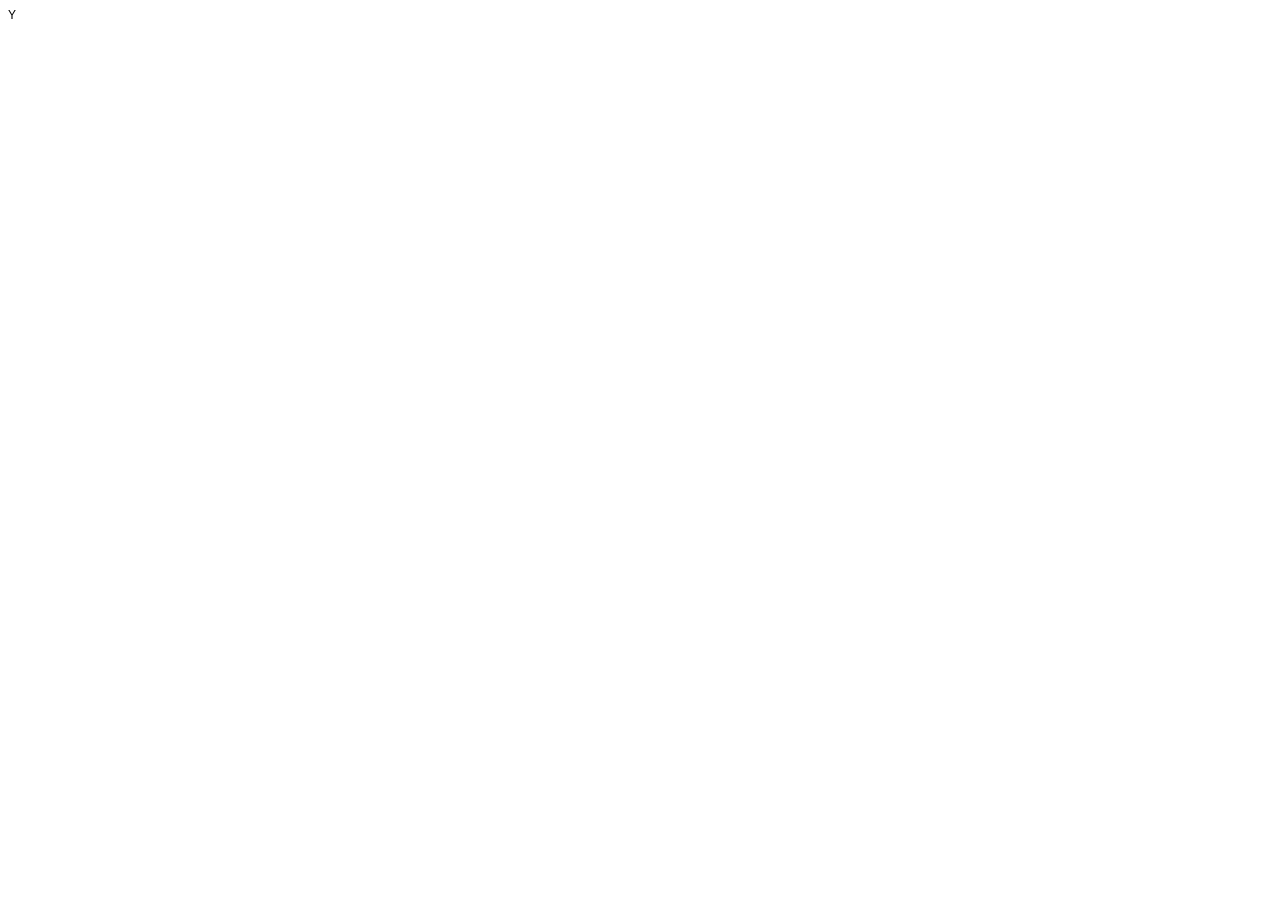
==== index.html @ a297ccbe "Add files via upload" ====
<!DOCTYPE html PUBLIC "-//W3C//DTD HTML 4.01//EN" "http://www.w3.org/TR/html4/strict.dtd">
<html>
<head>
  <meta http-equiv="Content-Type" content="text/html; charset=utf-8">
  <meta http-equiv="Content-Style-Type" content="text/css">
  <title></title>
  <meta name="Generator" content="Cocoa HTML Writer">
  <meta name="CocoaVersion" content="2685.4">
  <style type="text/css">
    p.p1 {margin: 0.0px 0.0px 0.0px 0.0px; font: 12.0px Helvetica}
  </style>
</head>
<body>
<p class="p1">Y</p>
</body>
</html>
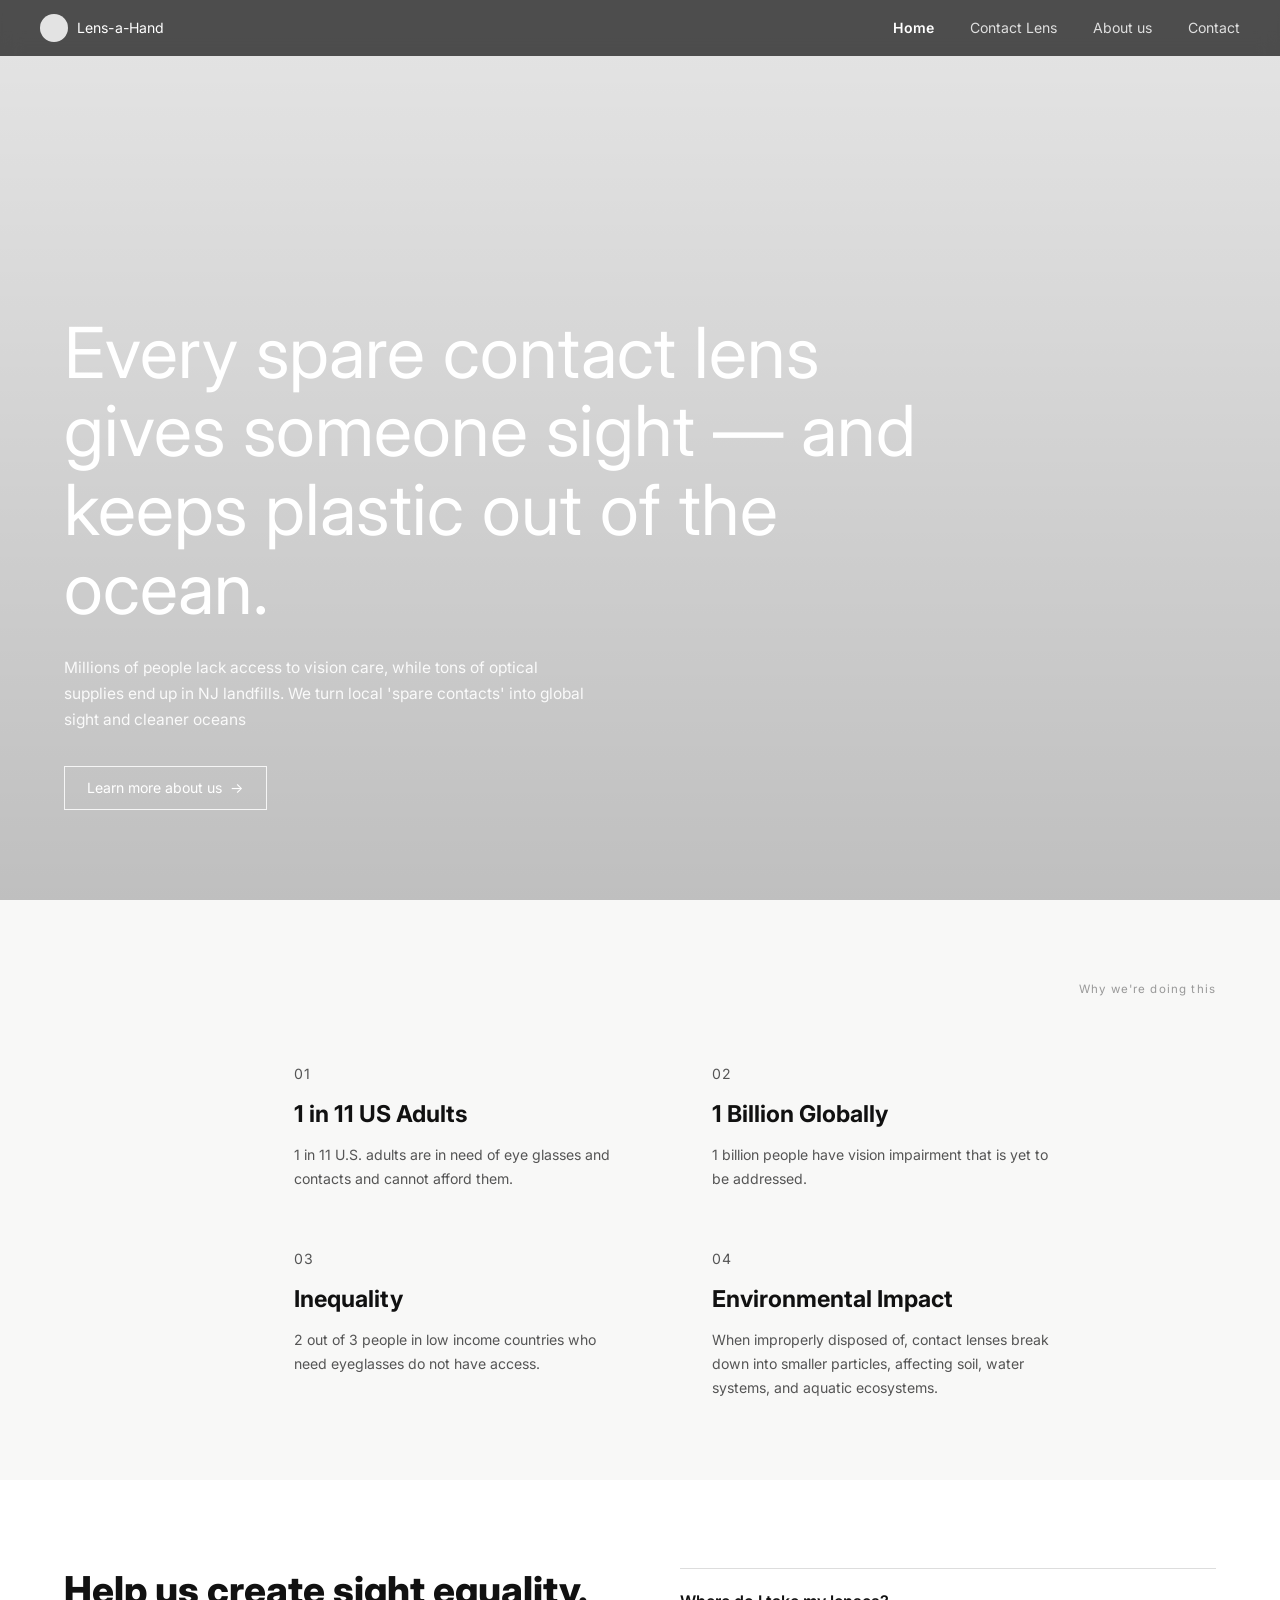
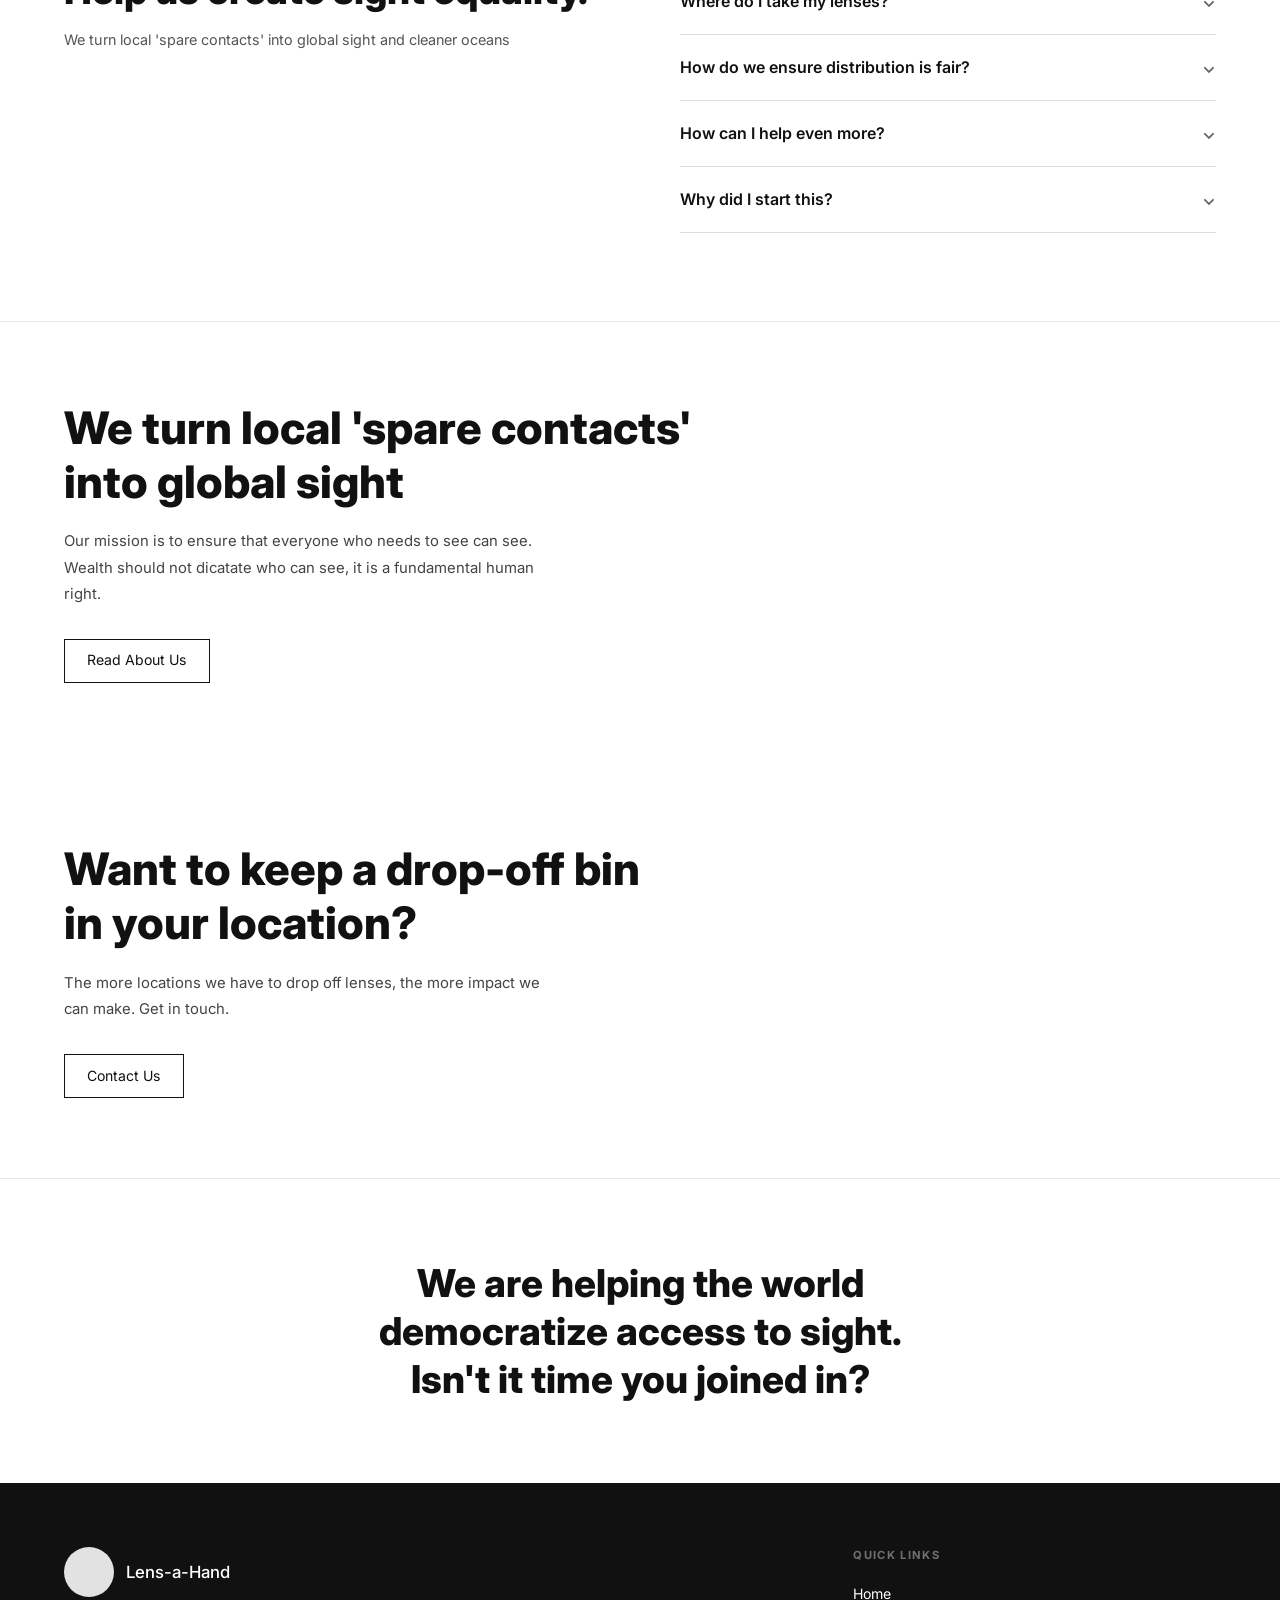
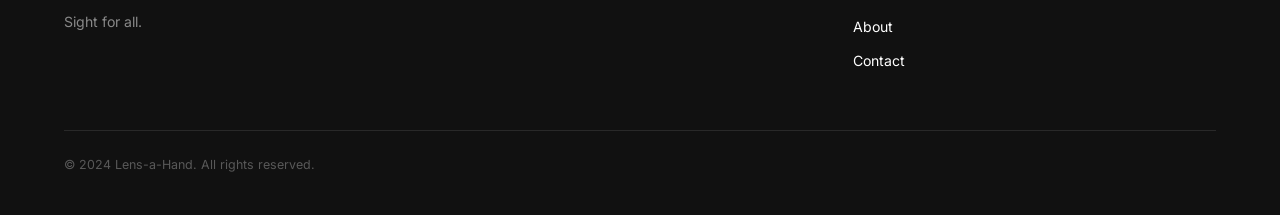
==== commit 24fe1eb7: "Add files via upload" ====
--- a/index.html
+++ b/index.html
@@ -1,16 +1,154 @@
-<!DOCTYPE html PUBLIC "-//W3C//DTD HTML 4.01//EN" "http://www.w3.org/TR/html4/strict.dtd">
-<html>
+<!DOCTYPE html>
+<html lang="en">
 <head>
-  <meta http-equiv="Content-Type" content="text/html; charset=utf-8">
-  <meta http-equiv="Content-Style-Type" content="text/css">
-  <title></title>
-  <meta name="Generator" content="Cocoa HTML Writer">
-  <meta name="CocoaVersion" content="2685.4">
-  <style type="text/css">
-    p.p1 {margin: 0.0px 0.0px 0.0px 0.0px; font: 12.0px Helvetica}
-  </style>
+  <meta charset="UTF-8">
+  <meta name="viewport" content="width=device-width, initial-scale=1.0">
+  <title>Home — Lens-a-Hand</title>
+  <link rel="stylesheet" href="style.css">
 </head>
 <body>
-<p class="p1">Y</p>
+
+  <!-- NAV -->
+  <nav>
+    <a class="nav-logo" href="index.html">
+      <span class="nav-logo-circle"></span>
+      Lens-a-Hand
+    </a>
+    <ul class="nav-links">
+      <li><a href="index.html" class="active">Home</a></li>
+      <li><a href="contact-lens.html">Contact Lens</a></li>
+      <li><a href="about-us.html">About us</a></li>
+      <li><a href="contact.html">Contact</a></li>
+    </ul>
+  </nav>
+
+  <!-- HERO -->
+  <section class="hero">
+    <div class="hero-content">
+      <h1>Every spare contact lens gives someone sight&nbsp;— and keeps plastic out of the ocean.</h1>
+      <p>Millions of people lack access to vision care, while tons of optical supplies end up in NJ landfills. We turn local 'spare contacts' into global sight and cleaner oceans</p>
+      <a class="btn btn-white" href="about-us.html">Learn more about us &nbsp;→</a>
+    </div>
+  </section>
+
+  <!-- STATS -->
+  <section class="stats-section">
+    <p class="stats-header">Why we're doing this</p>
+    <div class="stats-grid">
+
+      <div class="stat-item">
+        <p class="stat-num">01</p>
+        <h3>1 in 11 US Adults</h3>
+        <p>1 in 11 U.S. adults are in need of eye glasses and contacts and cannot afford them.</p>
+      </div>
+
+      <div class="stat-item">
+        <p class="stat-num">02</p>
+        <h3>1 Billion Globally</h3>
+        <p>1 billion people have vision impairment that is yet to be addressed.</p>
+      </div>
+
+      <div class="stat-item">
+        <p class="stat-num">03</p>
+        <h3>Inequality</h3>
+        <p>2 out of 3 people in low income countries who need eyeglasses do not have access.</p>
+      </div>
+
+      <div class="stat-item">
+        <p class="stat-num">04</p>
+        <h3>Environmental Impact</h3>
+        <p>When improperly disposed of, contact lenses break down into smaller particles, affecting soil, water systems, and aquatic ecosystems.</p>
+      </div>
+
+    </div>
+  </section>
+
+  <!-- FAQ / HELP SECTION -->
+  <section class="faq-section">
+    <div class="faq-wrapper">
+
+      <div class="faq-intro">
+        <h2>Help us create sight equality.</h2>
+        <p>We turn local 'spare contacts' into global sight and cleaner oceans</p>
+      </div>
+
+      <div class="faq-list">
+
+        <details>
+          <summary>Where do I take my lenses?</summary>
+          <div class="faq-answer">
+            We have a drop box at Millburn High School, outside the main entrance. 462 Millburn Ave, Millburn, NJ 07041.
+          </div>
+        </details>
+
+        <details>
+          <summary>How do we ensure distribution is fair?</summary>
+          <div class="faq-answer">
+            We work with Bausch + Lomb, they handle distribution, we handle collection in NJ. <a href="contact-lens.html">Learn more.</a>
+          </div>
+        </details>
+
+        <details>
+          <summary>How can I help even more?</summary>
+          <div class="faq-answer">
+            We can always do with more collections, and more people leading collections, <a href="contact.html">get in touch!</a>
+          </div>
+        </details>
+
+        <details>
+          <summary>Why did I start this?</summary>
+          <div class="faq-answer">
+            It seems so unfair that a large portion of the global and US population doesnt have access to clear sight when the technology has been around for over 100 years. We're here to help as much as possible.
+          </div>
+        </details>
+
+      </div>
+    </div>
+  </section>
+
+  <!-- MISSION -->
+  <section class="mission-section">
+    <h2>We turn local 'spare contacts'<br>into global sight</h2>
+    <p>Our mission is to ensure that everyone who needs to see can see. Wealth should not dicatate who can see, it is a fundamental human right.</p>
+    <a class="btn btn-black" href="about-us.html">Read About Us</a>
+  </section>
+
+  <!-- DROP-OFF -->
+  <section class="dropoff-section">
+    <h2>Want to keep a drop-off bin<br>in your location?</h2>
+    <p>The more locations we have to drop off lenses, the more impact we can make. Get in touch.</p>
+    <a class="btn btn-black" href="contact.html">Contact Us</a>
+  </section>
+
+  <!-- CTA BANNER -->
+  <div class="cta-banner">
+    <h2>We are helping the world democratize access to sight.<br>Isn't it time you joined in?</h2>
+  </div>
+
+  <!-- FOOTER -->
+  <footer>
+    <div class="footer-top">
+      <div class="footer-brand">
+        <div class="footer-logo">
+          <span class="footer-logo-circle"></span>
+          <span>Lens-a-Hand</span>
+        </div>
+        <p class="footer-tagline">Sight for all.</p>
+      </div>
+      <div></div>
+      <div class="footer-nav-col">
+        <h4>Quick links</h4>
+        <ul>
+          <li><a href="index.html">Home</a></li>
+          <li><a href="about-us.html">About</a></li>
+          <li><a href="contact.html">Contact</a></li>
+        </ul>
+      </div>
+    </div>
+    <div class="footer-bottom">
+      &copy; 2024 Lens-a-Hand. All rights reserved.
+    </div>
+  </footer>
+
 </body>
 </html>
--- a/style.css
+++ b/style.css
@@ -0,0 +1,257 @@
+@import url('https://fonts.googleapis.com/css2?family=Inter:wght@300;400;500;600;700;800&display=swap');
+
+*, *::before, *::after { box-sizing: border-box; margin: 0; padding: 0; }
+html { scroll-behavior: smooth; }
+body { font-family: 'Inter', -apple-system, BlinkMacSystemFont, 'Segoe UI', sans-serif; color: #111; background: #fff; line-height: 1.6; }
+
+/* ── NAV ── */
+nav {
+  position: fixed; top: 0; left: 0; right: 0; z-index: 100;
+  display: flex; align-items: center; justify-content: space-between;
+  padding: 0 2.5rem; height: 56px;
+  background: rgba(18,18,18,0.72); backdrop-filter: blur(10px);
+}
+.nav-logo {
+  display: flex; align-items: center; gap: 0.55rem;
+  color: #fff; text-decoration: none; font-size: 0.88rem; letter-spacing: 0.01em;
+}
+.nav-logo-circle {
+  width: 28px; height: 28px; border-radius: 50%;
+  background: rgba(255,255,255,0.85); flex-shrink: 0;
+}
+.nav-links { display: flex; gap: 2.25rem; list-style: none; }
+.nav-links a {
+  color: rgba(255,255,255,0.82); text-decoration: none;
+  font-size: 0.88rem; transition: color 0.15s;
+}
+.nav-links a:hover { color: #fff; }
+.nav-links a.active { color: #fff; font-weight: 600; }
+
+/* ── HOME HERO ── */
+.hero {
+  min-height: 100vh;
+  background-image: linear-gradient(to bottom, rgba(0,0,0,0.1) 0%, rgba(0,0,0,0.25) 100%),
+    url('https://images.unsplash.com/photo-1507525428034-b723cf961d3e?q=80&w=1920&auto=format&fit=crop');
+  background-size: cover; background-position: center bottom;
+  display: flex; align-items: flex-end;
+  padding: 0 5vw 10vh;
+}
+.hero-content { max-width: 860px; }
+.hero h1 {
+  font-size: clamp(2.4rem, 5.5vw, 4.4rem);
+  font-weight: 400; color: #fff; line-height: 1.12; margin-bottom: 1.6rem;
+}
+.hero p {
+  color: rgba(255,255,255,0.9); font-size: 0.97rem;
+  max-width: 520px; margin-bottom: 2rem; line-height: 1.7;
+}
+.hero-scroll {
+  display: flex; justify-content: center; margin-top: 2rem;
+  color: rgba(255,255,255,0.6); font-size: 1.4rem;
+}
+
+/* ── PAGE HERO (sub-pages) ── */
+.page-hero {
+  min-height: 48vh;
+  background-image: linear-gradient(to bottom, rgba(240,210,200,0.3) 0%, rgba(200,170,160,0.4) 100%),
+    url('https://images.unsplash.com/photo-1505118380757-91f5f5632de0?q=80&w=1920&auto=format&fit=crop');
+  background-size: cover; background-position: center;
+  display: flex; align-items: flex-end;
+  padding: 0 5vw 7vh;
+}
+.page-hero-content {}
+.page-hero h1 {
+  font-size: clamp(2.2rem, 4.5vw, 3.6rem);
+  font-weight: 400; color: #1a1a1a; margin-bottom: 1rem;
+}
+.page-hero p { color: #333; font-size: 0.97rem; max-width: 500px; line-height: 1.65; }
+
+/* ── BUTTONS ── */
+.btn {
+  display: inline-block; border: 1.5px solid currentColor;
+  padding: 0.62rem 1.4rem; font-size: 0.88rem;
+  text-decoration: none; cursor: pointer; background: transparent;
+  font-family: inherit; transition: background 0.18s, color 0.18s;
+}
+.btn-white { color: #fff; border-color: rgba(255,255,255,0.85); }
+.btn-white:hover { background: #fff; color: #111; }
+.btn-black { color: #111; border-color: #111; }
+.btn-black:hover { background: #111; color: #fff; }
+
+/* ── STATS SECTION ── */
+.stats-section { background: #f8f8f7; padding: 5rem 5vw 5rem; }
+.stats-header { text-align: right; font-size: 0.72rem; letter-spacing: 0.1em; color: #999; margin-bottom: 4rem; }
+.stats-grid {
+  display: grid; grid-template-columns: 1fr 1fr;
+  gap: 3.5rem 5rem; max-width: 820px;
+  margin: 0 auto 0 auto; padding-left: 5vw;
+}
+.stat-num { font-size: 0.72rem; color: #bbb; margin-bottom: 0.6rem; letter-spacing: 0.05em; }
+.stat-item h3 { font-size: 1.45rem; font-weight: 700; margin-bottom: 0.65rem; }
+.stat-item p { font-size: 0.88rem; color: #555; line-height: 1.7; }
+
+/* ── FAQ / HELP SECTION ── */
+.faq-section { padding: 5.5rem 5vw; }
+.faq-wrapper {
+  display: grid; grid-template-columns: 1fr 1fr;
+  gap: 5rem; align-items: start;
+}
+.faq-intro h2 { font-size: 2.4rem; font-weight: 800; margin-bottom: 1rem; line-height: 1.15; }
+.faq-intro p { font-size: 0.9rem; color: #555; line-height: 1.7; }
+
+.faq-list { border-top: 1px solid #ddd; }
+details { border-bottom: 1px solid #ddd; }
+details summary {
+  padding: 1.15rem 0; font-size: 1rem; font-weight: 600;
+  cursor: pointer; list-style: none;
+  display: flex; justify-content: space-between; align-items: center;
+}
+details summary::-webkit-details-marker { display: none; }
+details summary::after {
+  content: '⌄'; font-size: 1.1rem; color: #666;
+  transition: transform 0.2s; flex-shrink: 0; margin-left: 1rem;
+}
+details[open] summary::after { transform: rotate(180deg); }
+details .faq-answer { padding: 0.25rem 0 1.2rem; font-size: 0.9rem; color: #444; line-height: 1.7; }
+details a { color: #111; }
+
+/* ── MISSION SECTION ── */
+.mission-section {
+  padding: 5rem 5vw;
+  border-top: 1px solid #e8e8e8;
+}
+.mission-section h2 {
+  font-size: clamp(1.9rem, 3.5vw, 3rem);
+  font-weight: 800; margin-bottom: 1.2rem; line-height: 1.2;
+}
+.mission-section p { font-size: 0.93rem; color: #444; max-width: 480px; line-height: 1.75; margin-bottom: 2rem; }
+
+/* ── DROPOFF SECTION ── */
+.dropoff-section { padding: 5rem 5vw; }
+.dropoff-section h2 {
+  font-size: clamp(1.9rem, 3.5vw, 3rem);
+  font-weight: 800; margin-bottom: 1.2rem; line-height: 1.2;
+}
+.dropoff-section p { font-size: 0.93rem; color: #444; max-width: 480px; line-height: 1.75; margin-bottom: 2rem; }
+
+/* ── CTA BANNER ── */
+.cta-banner {
+  text-align: center; padding: 5rem 2rem;
+  border-top: 1px solid #e8e8e8;
+}
+.cta-banner h2 {
+  font-size: clamp(1.5rem, 3vw, 2.5rem);
+  font-weight: 800; max-width: 680px; margin: 0 auto; line-height: 1.25;
+}
+
+/* ── CONTENT SECTION (labelled two-col) ── */
+.content-section { padding: 5rem 5vw; }
+.content-section + .content-section { padding-top: 0; }
+.content-inner {
+  display: grid; grid-template-columns: 180px 1fr;
+  gap: 4rem; align-items: start;
+  border-top: 1px solid #e8e8e8; padding-top: 3rem;
+}
+.section-label {
+  font-size: 0.7rem; letter-spacing: 0.12em;
+  font-weight: 600; color: #888; padding-top: 0.4rem; text-transform: uppercase;
+}
+.content-body h2 { font-size: 1.75rem; font-weight: 700; margin-bottom: 1.4rem; }
+.content-body p { font-size: 0.93rem; color: #333; margin-bottom: 0.7rem; line-height: 1.72; }
+
+/* ── TEAM ── */
+.team-card {
+  text-align: center; margin-top: 2rem;
+}
+.team-avatar {
+  width: 80px; height: 80px; border-radius: 50%;
+  background: #ddd; margin: 0 auto 0.75rem;
+  overflow: hidden; display: flex; align-items: center; justify-content: center;
+  font-size: 1.5rem; color: #999;
+}
+.team-card h4 { font-size: 1rem; font-weight: 700; margin-bottom: 0.2rem; }
+.team-card p { font-size: 0.85rem; color: #666; }
+
+/* ── QUOTE SECTION ── */
+.quote-section {
+  background: #f2f1ef; padding: 6rem 5vw;
+  position: relative; overflow: hidden;
+}
+.quote-section blockquote {
+  max-width: 640px;
+  font-size: clamp(1.4rem, 2.5vw, 2.1rem);
+  font-weight: 700; line-height: 1.35; color: #111; margin-bottom: 1.25rem;
+}
+.quote-section cite {
+  font-style: normal; font-size: 0.9rem;
+  color: #666; display: block; margin-bottom: 2.5rem;
+}
+.quote-bg-icon {
+  position: absolute; right: 8%; top: 50%; transform: translateY(-50%);
+  width: 220px; height: 220px; border-radius: 50%;
+  border: 1.5px solid #ddd; opacity: 0.5;
+}
+
+/* ── CONTACT PAGE ── */
+.contact-section { padding: 5rem 5vw; }
+.contact-grid { display: grid; grid-template-columns: 1fr 1.4fr; gap: 4rem; align-items: start; }
+.contact-info-block { margin-bottom: 3rem; }
+.contact-info-block .clabel {
+  font-size: 0.7rem; letter-spacing: 0.12em; font-weight: 600;
+  color: #888; text-transform: uppercase; margin-bottom: 1.2rem;
+}
+.contact-info-block h3 { font-size: 1.6rem; font-weight: 700; margin-bottom: 1rem; }
+.contact-info-block p { font-size: 0.93rem; color: #333; line-height: 1.7; }
+.contact-info-block a { color: #111; }
+.map-wrapper {
+  width: 100%; height: 300px; background: #eee;
+  border: none; border-radius: 2px; overflow: hidden;
+}
+.map-wrapper iframe { width: 100%; height: 100%; border: none; }
+.visit-block { margin-top: 1.5rem; }
+.visit-block .clabel { font-size: 0.7rem; letter-spacing: 0.12em; font-weight: 600; color: #888; text-transform: uppercase; margin-bottom: 0.75rem; }
+.visit-block p { font-size: 0.93rem; color: #333; line-height: 1.7; }
+.visit-block strong { font-weight: 700; }
+
+/* ── FOOTER ── */
+footer { background: #111; color: #fff; padding: 4rem 5vw 2.5rem; }
+.footer-top {
+  display: grid; grid-template-columns: 1fr 1fr 1fr;
+  gap: 2rem; margin-bottom: 3rem;
+}
+.footer-brand {}
+.footer-logo {
+  display: flex; align-items: center; gap: 0.75rem; margin-bottom: 0.9rem;
+}
+.footer-logo-circle {
+  width: 50px; height: 50px; border-radius: 50%;
+  background: rgba(255,255,255,0.88); flex-shrink: 0;
+}
+.footer-logo span { font-size: 1.05rem; font-weight: 500; }
+.footer-tagline { font-size: 0.88rem; color: rgba(255,255,255,0.5); }
+.footer-nav-col {}
+.footer-nav-col h4 {
+  font-size: 0.7rem; letter-spacing: 0.12em; color: rgba(255,255,255,0.4);
+  margin-bottom: 1rem; text-transform: uppercase;
+}
+.footer-nav-col ul { list-style: none; }
+.footer-nav-col li { margin-bottom: 0.5rem; }
+.footer-nav-col a { color: #fff; text-decoration: none; font-size: 0.88rem; }
+.footer-nav-col a:hover { text-decoration: underline; }
+.footer-bottom {
+  border-top: 1px solid rgba(255,255,255,0.1);
+  padding-top: 1.5rem; font-size: 0.78rem;
+  color: rgba(255,255,255,0.3);
+}
+
+/* ── RESPONSIVE ── */
+@media (max-width: 800px) {
+  nav { padding: 0 1.25rem; }
+  .nav-links { gap: 1.25rem; }
+  .stats-grid { grid-template-columns: 1fr; padding-left: 0; }
+  .faq-wrapper { grid-template-columns: 1fr; gap: 2.5rem; }
+  .footer-top { grid-template-columns: 1fr; }
+  .content-inner { grid-template-columns: 1fr; gap: 0.75rem; }
+  .contact-grid { grid-template-columns: 1fr; }
+  .quote-bg-icon { display: none; }
+}
